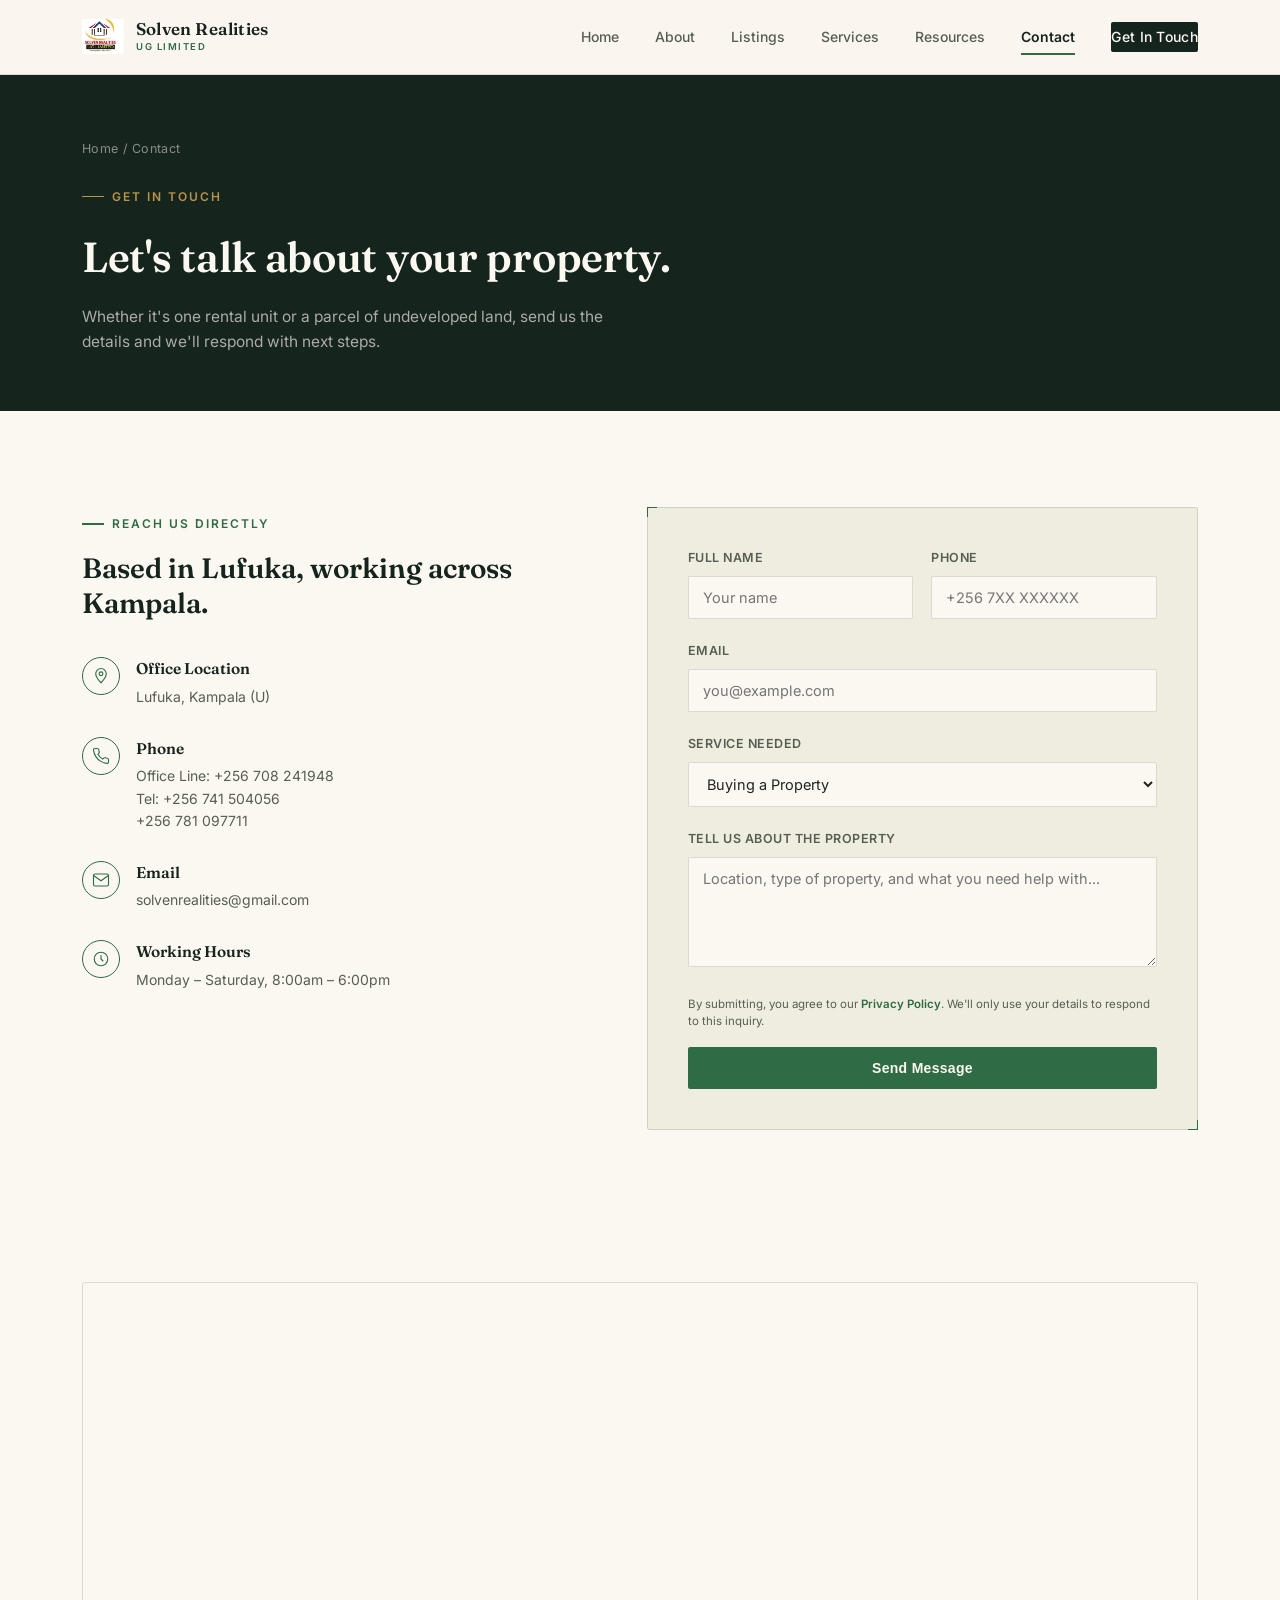
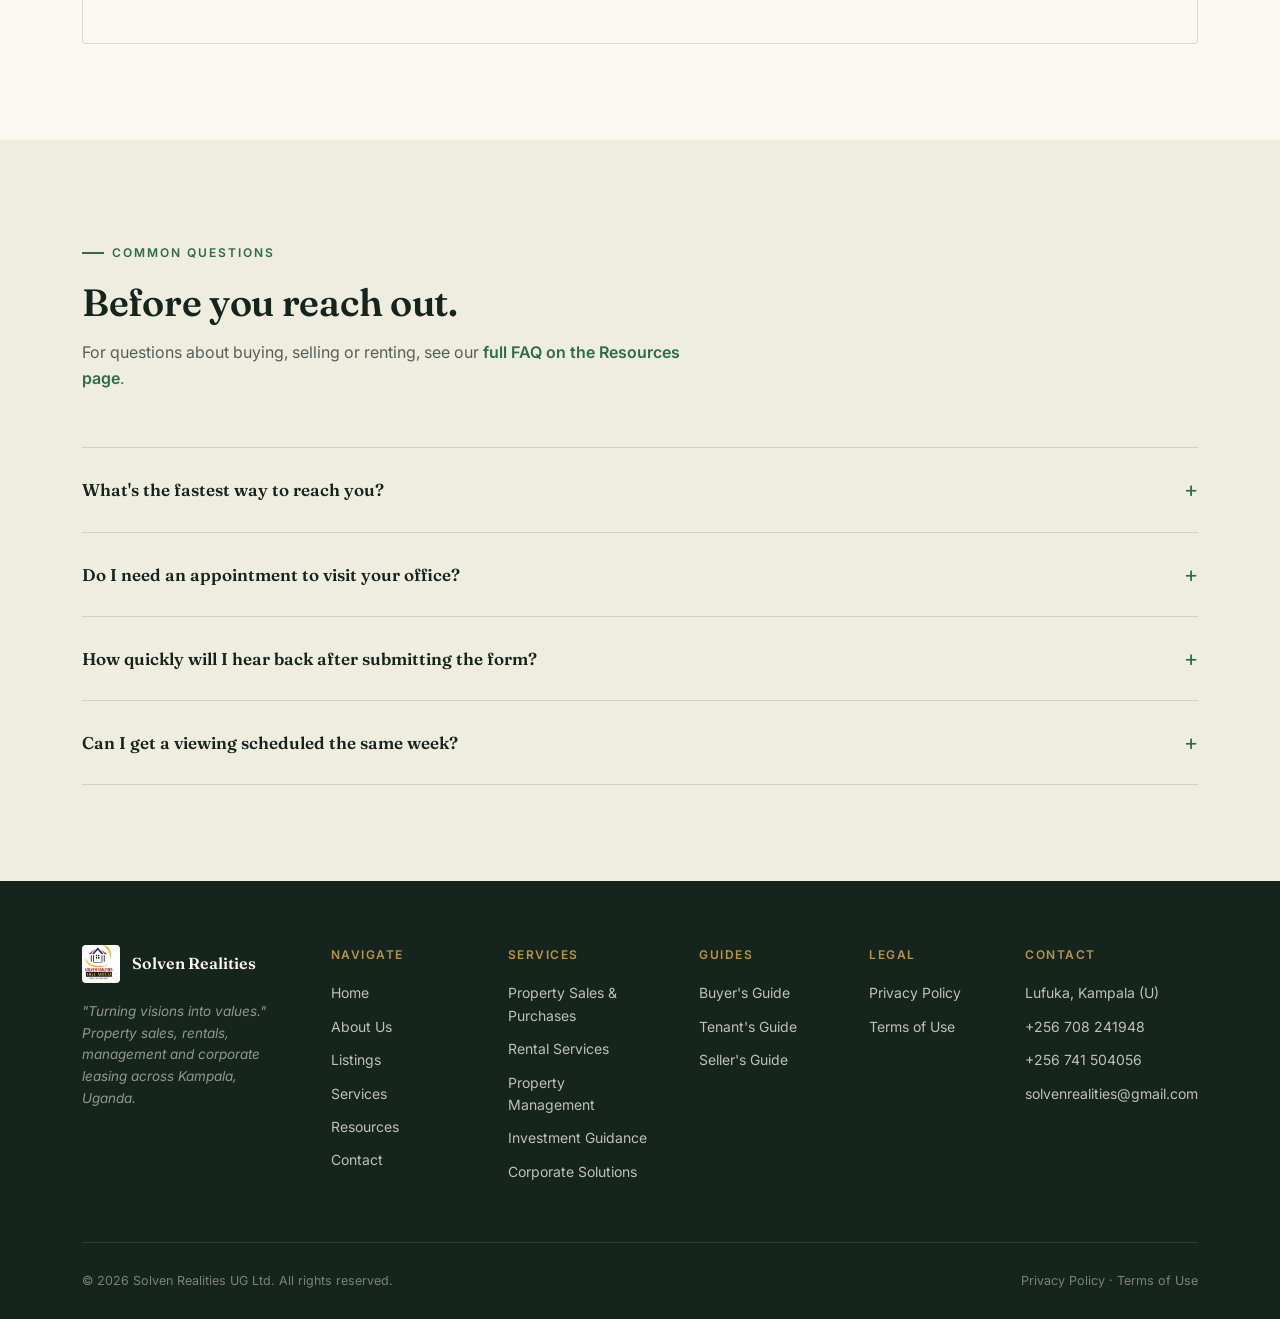
==== contact.html @ 7fe572ba "Add files via upload" ====
<!DOCTYPE html>
<html lang="en">
<head>
<meta charset="UTF-8">
<meta name="viewport" content="width=device-width, initial-scale=1.0">
<title>Contact — Solven Realities UG Ltd.</title>
<meta name="description" content="Get in touch with Solven Realities UG Ltd. for property management, land security, rent collection and site inspections in Kampala, Uganda.">
<link rel="stylesheet" href="css/style.css">
</head>
<body>

<!-- ===== HEADER ===== -->
<header class="site-header">
  <div class="nav-inner">
    <a href="index.html" class="brand">
      <img src="images/logo_raw.jpg" alt="Solven Realities logo">
      <div class="brand-text">
        <div class="name">Solven Realities</div>
        <div class="sub">UG Limited</div>
      </div>
    </a>
    <nav class="nav-links">
      <a href="index.html">Home</a>
      <a href="about.html">About</a>
      <a href="listings.html">Listings</a>
      <a href="services.html">Services</a>
      <a href="resources.html">Resources</a>
      <a href="contact.html" class="active">Contact</a>
      <a href="contact.html" class="nav-cta">Get In Touch</a>
    </nav>
    <button class="nav-toggle" aria-label="Menu"><span></span><span></span><span></span></button>
  </div>
</header>

<!-- ===== PAGE HEADER ===== -->
<section class="page-header">
  <div class="wrap">
    <div class="breadcrumb"><a href="index.html">Home</a> / Contact</div>
    <div class="eyebrow">Get In Touch</div>
    <h1>Let's talk about your property.</h1>
    <p>Whether it's one rental unit or a parcel of undeveloped land, send us the details and we'll respond with next steps.</p>
  </div>
</section>

<!-- ===== CONTACT GRID ===== -->
<section>
  <div class="wrap contact-grid">

    <div>
      <div class="eyebrow">Reach Us Directly</div>
      <h2 style="font-family: var(--serif); font-size: 28px; font-weight: 600; color: var(--charcoal); line-height: 1.25;">Based in Lufuka, working across Kampala.</h2>

      <div class="contact-info-list">
        <div class="contact-info-item">
          <div class="ci-icon">
            <svg width="18" height="18" viewBox="0 0 24 24" fill="none" stroke="currentColor" stroke-width="1.5"><path d="M12 21s-7-7.2-7-12a7 7 0 0114 0c0 4.8-7 12-7 12z"/><circle cx="12" cy="9" r="2.5"/></svg>
          </div>
          <div>
            <h4>Office Location</h4>
            <p>Lufuka, Kampala (U)</p>
          </div>
        </div>
        <div class="contact-info-item">
          <div class="ci-icon">
            <svg width="18" height="18" viewBox="0 0 24 24" fill="none" stroke="currentColor" stroke-width="1.5"><path d="M22 16.9v3a2 2 0 01-2.2 2 19.8 19.8 0 01-8.6-3.1 19.5 19.5 0 01-6-6A19.8 19.8 0 012 4.2 2 2 0 014 2h3a2 2 0 012 1.7c.1.9.3 1.8.6 2.7a2 2 0 01-.5 2.1L7.9 9.7a16 16 0 006.4 6.4l1.2-1.2a2 2 0 012.1-.5c.9.3 1.8.5 2.7.6a2 2 0 011.7 2z"/></svg>
          </div>
          <div>
            <h4>Phone</h4>
            <p><a href="tel:+256708241948">Office Line: +256 708 241948</a></p>
            <p><a href="tel:+256741504056">Tel: +256 741 504056</a></p>
            <p><a href="tel:+256781097711">+256 781 097711</a></p>
          </div>
        </div>
        <div class="contact-info-item">
          <div class="ci-icon">
            <svg width="18" height="18" viewBox="0 0 24 24" fill="none" stroke="currentColor" stroke-width="1.5"><rect x="2" y="4" width="20" height="16" rx="2"/><path d="M2 6l10 7 10-7"/></svg>
          </div>
          <div>
            <h4>Email</h4>
            <p><a href="mailto:solvenrealities@gmail.com">solvenrealities@gmail.com</a></p>
          </div>
        </div>
        <div class="contact-info-item">
          <div class="ci-icon">
            <svg width="18" height="18" viewBox="0 0 24 24" fill="none" stroke="currentColor" stroke-width="1.5"><circle cx="12" cy="12" r="9"/><path d="M12 7v5l3 3"/></svg>
          </div>
          <div>
            <h4>Working Hours</h4>
            <p>Monday – Saturday, 8:00am – 6:00pm</p>
          </div>
        </div>
      </div>
    </div>

    <div class="form-card corner-mark">
      <form action="https://formsubmit.co/solvenrealities@gmail.com" method="POST">
        <!-- Spam protection: honeypot field, hidden from real users, bots fill it in -->
        <input type="text" name="_honey" style="display:none" tabindex="-1" autocomplete="off">
        <!-- Disable formsubmit's captcha page, send people straight to a friendly confirmation instead -->
        <input type="hidden" name="_captcha" value="false">
        <input type="hidden" name="_subject" value="New inquiry from Solven Realities website">
        <input type="hidden" name="_template" value="table">
        <div class="form-two">
          <div class="form-row">
            <label for="fname">Full Name</label>
            <input type="text" id="fname" name="name" placeholder="Your name" required>
          </div>
          <div class="form-row">
            <label for="fphone">Phone</label>
            <input type="tel" id="fphone" name="phone" placeholder="+256 7XX XXXXXX" required>
          </div>
        </div>
        <div class="form-row">
          <label for="femail">Email</label>
          <input type="email" id="femail" name="email" placeholder="you@example.com" required>
        </div>
        <div class="form-row">
          <label for="fservice">Service Needed</label>
          <select id="fservice" name="service">
            <option>Buying a Property</option>
            <option>Selling a Property</option>
            <option>Renting / Finding a Rental</option>
            <option>Listing My Rental Property</option>
            <option>Property Management</option>
            <option>Investment Guidance</option>
            <option>Corporate / Commercial Space</option>
            <option>Not sure yet</option>
          </select>
        </div>
        <div class="form-row">
          <label for="fmessage">Tell Us About The Property</label>
          <textarea id="fmessage" name="message" placeholder="Location, type of property, and what you need help with..." required></textarea>
        </div>
        <p style="font-size: 11.5px; color: var(--ink-soft); margin-bottom: 16px; line-height: 1.5;">By submitting, you agree to our <a href="privacy-policy.html" style="color: var(--clay); font-weight: 600;">Privacy Policy</a>. We'll only use your details to respond to this inquiry.</p>
        <button type="submit" class="btn btn-primary" style="width: 100%; justify-content: center; border: none; cursor: pointer;">Send Message</button>
      </form>
    </div>

  </div>
</section>

<!-- ===== MAP ===== -->
<section style="padding-top: 0;">
  <div class="wrap">
    <div class="map-frame">
      <iframe src="https://www.google.com/maps?q=Lufuka,Kampala,Uganda&output=embed" loading="lazy" allowfullscreen></iframe>
    </div>
  </div>
</section>

<!-- ===== FAQ ===== -->
<section class="section-dim">
  <div class="wrap">
    <div class="section-head">
      <div class="eyebrow">Common Questions</div>
      <h2>Before you reach out.</h2>
      <p>For questions about buying, selling or renting, see our <a href="resources.html" style="color: var(--clay); font-weight: 600;">full FAQ on the Resources page</a>.</p>
    </div>
    <div>
      <details class="faq-item">
        <summary>What's the fastest way to reach you?</summary>
        <p>Phone or WhatsApp during working hours gets the quickest response. For detailed inquiries, the form above works well too.</p>
      </details>
      <details class="faq-item">
        <summary>Do I need an appointment to visit your office?</summary>
        <p>Walk-ins are welcome during working hours, but calling ahead means someone is available to help you right away.</p>
      </details>
      <details class="faq-item">
        <summary>How quickly will I hear back after submitting the form?</summary>
        <p>Most inquiries are responded to within one business day.</p>
      </details>
      <details class="faq-item">
        <summary>Can I get a viewing scheduled the same week?</summary>
        <p>In most cases, yes — once we know what you're looking for, we can usually arrange a viewing within a few days.</p>
      </details>
    </div>

  </div>
</section>

<!-- ===== FOOTER ===== -->
<footer class="site-footer">
  <div class="wrap">
    <div class="footer-grid">
      <div class="footer-col">
        <div class="footer-brand">
          <img src="images/logo_raw.jpg" alt="Solven Realities logo">
          <div class="name">Solven Realities</div>
        </div>
        <p class="tagline-foot">"Turning visions into values." Property sales, rentals, management and corporate leasing across Kampala, Uganda.</p>
      </div>
      <div class="footer-col">
        <h5>Navigate</h5>
        <ul>
          <li><a href="index.html">Home</a></li>
          <li><a href="about.html">About Us</a></li>
          <li><a href="listings.html">Listings</a></li>
          <li><a href="services.html">Services</a></li>
          <li><a href="resources.html">Resources</a></li>
          <li><a href="contact.html">Contact</a></li>
        </ul>
      </div>
      <div class="footer-col">
        <h5>Services</h5>
        <ul>
          <li><a href="services.html">Property Sales &amp; Purchases</a></li>
          <li><a href="services.html">Rental Services</a></li>
          <li><a href="services.html">Property Management</a></li>
          <li><a href="services.html">Investment Guidance</a></li>
          <li><a href="services.html">Corporate Solutions</a></li>
        </ul>
      </div>
      <div class="footer-col">
        <h5>Guides</h5>
        <ul>
          <li><a href="buyers-guide.html">Buyer's Guide</a></li>
          <li><a href="tenants-guide.html">Tenant's Guide</a></li>
          <li><a href="sellers-guide.html">Seller's Guide</a></li>
        </ul>
      </div>
      <div class="footer-col">
        <h5>Legal</h5>
        <ul>
          <li><a href="privacy-policy.html">Privacy Policy</a></li>
          <li><a href="terms-of-use.html">Terms of Use</a></li>
        </ul>
      </div>
      <div class="footer-col">
        <h5>Contact</h5>
        <ul>
          <li>Lufuka, Kampala (U)</li>
          <li>+256 708 241948</li>
          <li>+256 741 504056</li>
          <li>solvenrealities@gmail.com</li>
        </ul>
      </div>
    </div>
    <div class="footer-bottom">
      <span>© 2026 Solven Realities UG Ltd. All rights reserved.</span>
      <span><a href="privacy-policy.html">Privacy Policy</a> · <a href="terms-of-use.html">Terms of Use</a></span>
    </div>
  </div>
</footer>

<script src="js/nav.js"></script>
</body>
</html>
---- css/style.css ----
/* ============================================
   SOLVEN REALITIES UG LTD — SITE STYLES
   Design language: Kampala's red laterite earth,
   surveyor plot-lines, warm equatorial light.
   ============================================ */

@import url('https://fonts.googleapis.com/css2?family=Fraunces:opsz,wght@9..144,400;9..144,500;9..144,600;9..144,700&family=Inter:wght@400;500;600;700&display=swap');

:root {
  --clay: #2F6B45;
  --clay-dark: #1F4E32;
  --clay-light: #5C9A72;
  --charcoal: #15241C;
  --charcoal-soft: #1E3327;
  --paper: #FAF8F0;
  --paper-dim: #EFEDE0;
  --gold: #B8934A;
  --ink: #20251F;
  --ink-soft: #565F53;
  --line: rgba(21,36,28,0.14);

  --serif: 'Fraunces', serif;
  --sans: 'Inter', sans-serif;
}

* { margin: 0; padding: 0; box-sizing: border-box; }

html { scroll-behavior: smooth; }

body {
  font-family: var(--sans);
  background: var(--paper);
  color: var(--ink);
  line-height: 1.6;
  -webkit-font-smoothing: antialiased;
}

img { max-width: 100%; display: block; }
a { color: inherit; text-decoration: none; }
ul { list-style: none; }

.wrap {
  max-width: 1180px;
  margin: 0 auto;
  padding: 0 32px;
}

/* ===== Plot-line signature motif ===== */
.plotline {
  border: none;
  border-top: 1.5px dashed rgba(26,36,32,0.25);
  margin: 0;
}

.plotline-gold {
  border: none;
  border-top: 1.5px dashed rgba(201,154,77,0.6);
  margin: 0;
}

.corner-mark {
  position: relative;
}
.corner-mark::before,
.corner-mark::after {
  content: '';
  position: absolute;
  width: 9px;
  height: 9px;
  border: 1.5px solid var(--clay);
}
.corner-mark::before { top: -1px; left: -1px; border-right: none; border-bottom: none; }
.corner-mark::after { bottom: -1px; right: -1px; border-left: none; border-top: none; }

/* ===== Header / Nav ===== */
.site-header {
  position: sticky;
  top: 0;
  z-index: 100;
  background: rgba(250,246,239,0.92);
  backdrop-filter: blur(10px);
  border-bottom: 1px solid var(--line);
}

.nav-inner {
  max-width: 1180px;
  margin: 0 auto;
  padding: 16px 32px;
  display: flex;
  align-items: center;
  justify-content: space-between;
}

.brand {
  display: flex;
  align-items: center;
  gap: 12px;
}

.brand img {
  width: 42px;
  height: 42px;
  object-fit: contain;
  border-radius: 4px;
}

.brand-text .name {
  font-family: var(--serif);
  font-weight: 600;
  font-size: 17px;
  color: var(--charcoal);
  letter-spacing: 0.2px;
  line-height: 1.1;
}

.brand-text .sub {
  font-size: 9.5px;
  letter-spacing: 1.5px;
  color: var(--clay);
  font-weight: 600;
  text-transform: uppercase;
}

.nav-links {
  display: flex;
  align-items: center;
  gap: 36px;
}

.nav-links a {
  font-size: 14px;
  font-weight: 500;
  color: var(--ink-soft);
  position: relative;
  padding: 4px 0;
  transition: color 0.2s ease;
}

.nav-links a:hover { color: var(--clay); }

.nav-links a.active {
  color: var(--charcoal);
  font-weight: 600;
}

.nav-links a.active::after {
  content: '';
  position: absolute;
  left: 0; right: 0; bottom: -3px;
  height: 2px;
  background: var(--clay);
}

.nav-cta {
  background: var(--charcoal);
  color: var(--paper) !important;
  padding: 10px 20px;
  border-radius: 2px;
  font-size: 13.5px;
  font-weight: 600;
  letter-spacing: 0.3px;
  transition: background 0.2s ease;
}
.nav-cta:hover { background: var(--clay); }

.nav-toggle {
  display: none;
  flex-direction: column;
  gap: 5px;
  background: none;
  border: none;
  cursor: pointer;
  padding: 6px;
}
.nav-toggle span {
  width: 22px;
  height: 2px;
  background: var(--charcoal);
}

/* ===== Buttons ===== */
.btn {
  display: inline-flex;
  align-items: center;
  gap: 8px;
  padding: 13px 26px;
  font-size: 14px;
  font-weight: 600;
  letter-spacing: 0.3px;
  border-radius: 2px;
  transition: all 0.2s ease;
  cursor: pointer;
  border: 1.5px solid transparent;
}

.btn-primary {
  background: var(--clay);
  color: var(--paper);
}
.btn-primary:hover { background: var(--clay-dark); }

.btn-outline {
  border-color: var(--charcoal);
  color: var(--charcoal);
}
.btn-outline:hover { background: var(--charcoal); color: var(--paper); }

.btn-outline-light {
  border-color: rgba(250,246,239,0.5);
  color: var(--paper);
}
.btn-outline-light:hover { background: var(--paper); color: var(--charcoal); }

/* ===== Eyebrow labels ===== */
.eyebrow {
  display: inline-flex;
  align-items: center;
  gap: 8px;
  font-size: 12px;
  font-weight: 600;
  letter-spacing: 2px;
  text-transform: uppercase;
  color: var(--clay);
  margin-bottom: 18px;
}
.eyebrow::before {
  content: '';
  width: 22px;
  height: 1.5px;
  background: var(--clay);
}

/* ===== Hero ===== */
.hero {
  position: relative;
  padding: 88px 0 100px;
  overflow: hidden;
}

.hero-grid {
  display: grid;
  grid-template-columns: 1.05fr 0.95fr;
  gap: 64px;
  align-items: center;
}

.hero h1 {
  font-family: var(--serif);
  font-size: 54px;
  font-weight: 600;
  line-height: 1.08;
  color: var(--charcoal);
  letter-spacing: -0.5px;
  margin-bottom: 24px;
}

.hero h1 em {
  font-style: italic;
  color: var(--clay);
  font-weight: 500;
}

.hero p.lede {
  font-size: 17px;
  color: var(--ink-soft);
  max-width: 480px;
  margin-bottom: 36px;
}

.hero-actions {
  display: flex;
  gap: 14px;
  margin-bottom: 44px;
}

.hero-stats {
  display: flex;
  gap: 40px;
}

.hero-stats .stat-num {
  font-family: var(--serif);
  font-size: 30px;
  font-weight: 600;
  color: var(--charcoal);
  line-height: 1;
}

.hero-stats .stat-label {
  font-size: 12px;
  color: var(--ink-soft);
  margin-top: 6px;
  letter-spacing: 0.3px;
}

.hero-visual {
  position: relative;
}

.hero-visual .frame-main {
  position: relative;
  border-radius: 3px;
  overflow: hidden;
  aspect-ratio: 4/3.1;
}

.hero-visual .frame-main img {
  width: 100%;
  height: 100%;
  object-fit: cover;
}

.hero-visual .frame-tag {
  position: absolute;
  bottom: 18px;
  left: 18px;
  background: rgba(26,36,32,0.85);
  backdrop-filter: blur(6px);
  color: var(--paper);
  padding: 9px 16px;
  font-size: 12px;
  font-weight: 600;
  letter-spacing: 0.5px;
  border-left: 2px solid var(--gold);
}

.hero-visual .plot-pin {
  position: absolute;
  width: 130px;
  height: 130px;
  border: 1.5px dashed rgba(250,246,239,0.85);
  top: 14%;
  right: 8%;
  pointer-events: none;
}

/* ===== Section scaffolding ===== */
section { padding: 96px 0; }

.section-head {
  max-width: 600px;
  margin-bottom: 56px;
}

.section-head.center {
  margin-left: auto;
  margin-right: auto;
  text-align: center;
}

.section-head h2 {
  font-family: var(--serif);
  font-size: 38px;
  font-weight: 600;
  color: var(--charcoal);
  line-height: 1.15;
  letter-spacing: -0.3px;
}

.section-head p {
  margin-top: 16px;
  color: var(--ink-soft);
  font-size: 16px;
}

.section-dark {
  background: var(--charcoal);
  color: var(--paper);
}
.section-dark .section-head h2 { color: var(--paper); }
.section-dark .section-head p { color: rgba(250,246,239,0.65); }

.section-dim { background: var(--paper-dim); }

/* ===== Services grid ===== */
.services-grid {
  display: grid;
  grid-template-columns: repeat(5, 1fr);
  border-top: 1px solid var(--line);
  border-left: 1px solid var(--line);
}

.service-cell {
  border-right: 1px solid var(--line);
  border-bottom: 1px solid var(--line);
  padding: 28px 22px;
  transition: background 0.25s ease;
}

.service-cell:hover { background: var(--paper-dim); }

.service-cell .num {
  font-family: var(--serif);
  font-size: 12px;
  color: var(--clay);
  font-weight: 600;
  margin-bottom: 16px;
}

.service-cell h3 {
  font-family: var(--serif);
  font-size: 16.5px;
  font-weight: 600;
  color: var(--charcoal);
  margin-bottom: 8px;
  line-height: 1.3;
}

.service-cell p {
  font-size: 13px;
  color: var(--ink-soft);
  line-height: 1.55;
}

/* ===== Portfolio / property cards ===== */
.portfolio-grid {
  display: grid;
  grid-template-columns: repeat(3, 1fr);
  gap: 28px;
}

.portfolio-grid.featured {
  grid-template-columns: 1.4fr 1fr;
  grid-template-rows: auto auto;
}

.pf-card {
  position: relative;
  border-radius: 3px;
  overflow: hidden;
  background: var(--charcoal);
}

.pf-card .pf-img-wrap {
  aspect-ratio: 4/3;
  overflow: hidden;
}

.pf-card.tall .pf-img-wrap { aspect-ratio: 4/4.6; }

.pf-card img {
  width: 100%;
  height: 100%;
  object-fit: cover;
  transition: transform 0.5s ease;
}

.pf-card:hover img { transform: scale(1.05); }

.pf-card .pf-caption {
  position: absolute;
  bottom: 0; left: 0; right: 0;
  padding: 22px 22px 18px;
  background: linear-gradient(0deg, rgba(13,17,15,0.88) 0%, rgba(13,17,15,0) 100%);
}

.pf-card .pf-tag {
  font-size: 10.5px;
  font-weight: 600;
  letter-spacing: 1.5px;
  text-transform: uppercase;
  color: var(--gold);
  margin-bottom: 6px;
  display: block;
}

.pf-card .pf-title {
  font-family: var(--serif);
  font-size: 19px;
  font-weight: 600;
  color: var(--paper);
}

/* ===== Stats / Trust strip ===== */
.trust-strip {
  display: grid;
  grid-template-columns: repeat(4, 1fr);
  border-top: 1px solid rgba(250,246,239,0.15);
  border-bottom: 1px solid rgba(250,246,239,0.15);
}

.trust-item {
  padding: 32px 24px;
  border-right: 1px solid rgba(250,246,239,0.15);
}
.trust-item:last-child { border-right: none; }

.trust-item .t-icon {
  width: 30px;
  height: 30px;
  margin-bottom: 16px;
  color: var(--gold);
}

.trust-item h4 {
  font-family: var(--serif);
  font-size: 15.5px;
  font-weight: 600;
  margin-bottom: 6px;
}

.trust-item p {
  font-size: 12.5px;
  color: rgba(250,246,239,0.6);
}

/* ===== Process / timeline ===== */
.process-list {
  display: flex;
  flex-direction: column;
}

.process-item {
  display: grid;
  grid-template-columns: 90px 1fr;
  gap: 28px;
  padding: 32px 0;
  border-top: 1px solid var(--line);
}
.process-item:last-child { border-bottom: 1px solid var(--line); }

.process-item .p-num {
  font-family: var(--serif);
  font-size: 15px;
  color: var(--clay);
  font-weight: 600;
  padding-top: 2px;
}

.process-item h3 {
  font-family: var(--serif);
  font-size: 20px;
  font-weight: 600;
  color: var(--charcoal);
  margin-bottom: 8px;
}

.process-item p {
  color: var(--ink-soft);
  font-size: 14.5px;
  max-width: 540px;
}

/* ===== Testimonial / quote ===== */
.quote-block {
  max-width: 720px;
  margin: 0 auto;
  text-align: center;
}

.quote-block blockquote {
  font-family: var(--serif);
  font-size: 26px;
  font-weight: 500;
  font-style: italic;
  line-height: 1.45;
  color: var(--charcoal);
}

.quote-block cite {
  display: block;
  margin-top: 24px;
  font-style: normal;
  font-size: 13.5px;
  font-weight: 600;
  color: var(--ink-soft);
  letter-spacing: 0.3px;
}

/* ===== CTA band ===== */
.cta-band {
  background: var(--clay);
  color: var(--paper);
  text-align: center;
  padding: 80px 0;
}

.cta-band h2 {
  font-family: var(--serif);
  font-size: 36px;
  font-weight: 600;
  margin-bottom: 18px;
}

.cta-band p {
  font-size: 16px;
  opacity: 0.9;
  margin-bottom: 32px;
}

.cta-band .hero-actions { justify-content: center; }

/* ===== Footer ===== */
.site-footer {
  background: var(--charcoal);
  color: rgba(250,246,239,0.75);
  padding: 64px 0 28px;
}

.footer-grid {
  display: grid;
  grid-template-columns: 1.4fr 0.9fr 1fr 0.85fr 0.75fr 1fr;
  gap: 48px;
  padding-bottom: 48px;
}

.footer-brand {
  display: flex;
  align-items: center;
  gap: 12px;
  margin-bottom: 18px;
}
.footer-brand img {
  width: 38px;
  height: 38px;
  border-radius: 4px;
}
.footer-brand .name {
  font-family: var(--serif);
  font-size: 16px;
  font-weight: 600;
  color: var(--paper);
}

.footer-col h5 {
  font-size: 12px;
  font-weight: 600;
  letter-spacing: 1.5px;
  text-transform: uppercase;
  color: var(--gold);
  margin-bottom: 18px;
}

.footer-col ul li { margin-bottom: 11px; font-size: 14px; }
.footer-col ul li a:hover { color: var(--paper); }

.footer-col p.tagline-foot {
  font-size: 13.5px;
  font-style: italic;
  color: rgba(250,246,239,0.55);
  max-width: 280px;
  line-height: 1.6;
}

.footer-bottom {
  display: flex;
  justify-content: space-between;
  align-items: center;
  padding-top: 28px;
  border-top: 1px solid rgba(250,246,239,0.12);
  font-size: 12.5px;
  color: rgba(250,246,239,0.45);
}

/* ===== Page header (interior pages) ===== */
.page-header {
  background: var(--charcoal);
  color: var(--paper);
  padding: 64px 0 56px;
  position: relative;
  overflow: hidden;
}

.page-header .eyebrow { color: var(--gold); }
.page-header .eyebrow::before { background: var(--gold); }

.page-header h1 {
  font-family: var(--serif);
  font-size: 42px;
  font-weight: 600;
  letter-spacing: -0.3px;
}

.page-header p {
  margin-top: 14px;
  max-width: 540px;
  color: rgba(250,246,239,0.65);
  font-size: 15.5px;
}

.breadcrumb {
  font-size: 12.5px;
  color: rgba(250,246,239,0.5);
  margin-bottom: 20px;
  letter-spacing: 0.3px;
}
.breadcrumb a:hover { color: var(--gold); }

/* ===== About page specifics ===== */
.about-grid {
  display: grid;
  grid-template-columns: 1fr 1fr;
  gap: 64px;
  align-items: center;
}

.about-grid img {
  border-radius: 3px;
  aspect-ratio: 4/4.6;
  object-fit: cover;
}

.value-list {
  display: flex;
  flex-direction: column;
  gap: 0;
}

.value-row {
  display: grid;
  grid-template-columns: 50px 1fr;
  gap: 20px;
  padding: 26px 0;
  border-top: 1px solid var(--line);
}
.value-row:last-child { border-bottom: 1px solid var(--line); }

.value-row .v-mark {
  font-family: var(--serif);
  font-style: italic;
  font-size: 22px;
  color: var(--clay);
}

.value-row h4 {
  font-family: var(--serif);
  font-size: 17px;
  font-weight: 600;
  color: var(--charcoal);
  margin-bottom: 6px;
}

.value-row p { font-size: 14px; color: var(--ink-soft); }

/* ===== Team / leadership ===== */
.team-grid {
  display: grid;
  grid-template-columns: repeat(3, 1fr);
  gap: 32px;
}

.team-card .t-photo {
  aspect-ratio: 3/3.4;
  background: var(--paper-dim);
  border-radius: 3px;
  margin-bottom: 16px;
  display: flex;
  align-items: center;
  justify-content: center;
  color: var(--clay);
  font-family: var(--serif);
  font-size: 40px;
  font-weight: 600;
}

.team-card h4 {
  font-family: var(--serif);
  font-size: 17px;
  font-weight: 600;
  color: var(--charcoal);
}

.team-card .role {
  font-size: 12.5px;
  color: var(--clay);
  font-weight: 600;
  letter-spacing: 0.3px;
  margin-top: 3px;
  margin-bottom: 10px;
}

.team-card p.bio { font-size: 13.5px; color: var(--ink-soft); }

/* ===== Contact page ===== */
.contact-grid {
  display: grid;
  grid-template-columns: 1fr 1.1fr;
  gap: 64px;
}

.contact-info-list {
  display: flex;
  flex-direction: column;
  gap: 28px;
  margin-top: 36px;
}

.contact-info-item {
  display: flex;
  gap: 16px;
}

.contact-info-item .ci-icon {
  width: 38px;
  height: 38px;
  border: 1.5px solid var(--clay);
  border-radius: 50%;
  display: flex;
  align-items: center;
  justify-content: center;
  flex-shrink: 0;
  color: var(--clay);
}

.contact-info-item h4 {
  font-family: var(--serif);
  font-size: 15.5px;
  font-weight: 600;
  color: var(--charcoal);
  margin-bottom: 4px;
}

.contact-info-item p { font-size: 14px; color: var(--ink-soft); }
.contact-info-item a:hover { color: var(--clay); }

.form-card {
  background: var(--paper-dim);
  border: 1px solid var(--line);
  padding: 40px;
  border-radius: 3px;
}

.form-row { margin-bottom: 22px; }
.form-row label {
  display: block;
  font-size: 12.5px;
  font-weight: 600;
  letter-spacing: 0.5px;
  text-transform: uppercase;
  color: var(--ink-soft);
  margin-bottom: 8px;
}

.form-row input,
.form-row select,
.form-row textarea {
  width: 100%;
  padding: 12px 14px;
  border: 1.5px solid var(--line);
  background: var(--paper);
  font-family: var(--sans);
  font-size: 14.5px;
  color: var(--ink);
  border-radius: 2px;
  transition: border-color 0.2s ease;
}

.form-row input:focus,
.form-row select:focus,
.form-row textarea:focus {
  outline: none;
  border-color: var(--clay);
}

.form-row textarea { resize: vertical; min-height: 110px; }

.form-two {
  display: grid;
  grid-template-columns: 1fr 1fr;
  gap: 18px;
}

.map-frame {
  margin-top: 56px;
  border-radius: 3px;
  overflow: hidden;
  border: 1px solid var(--line);
}
.map-frame iframe { width: 100%; height: 360px; border: 0; display: block; }

/* ===== FAQ ===== */
.faq-item {
  border-top: 1px solid var(--line);
  padding: 24px 0;
}
.faq-item:last-child { border-bottom: 1px solid var(--line); }

.faq-item summary {
  font-family: var(--serif);
  font-size: 17px;
  font-weight: 600;
  color: var(--charcoal);
  cursor: pointer;
  list-style: none;
  display: flex;
  justify-content: space-between;
  align-items: center;
}
.faq-item summary::-webkit-details-marker { display: none; }
.faq-item summary::after {
  content: '+';
  font-family: var(--sans);
  font-size: 22px;
  color: var(--clay);
  font-weight: 400;
  flex-shrink: 0;
  margin-left: 20px;
}
.faq-item[open] summary::after { content: '–'; }

.faq-item p {
  margin-top: 14px;
  font-size: 14.5px;
  color: var(--ink-soft);
  max-width: 640px;
}

/* ===== Service detail page ===== */
.service-detail-grid {
  display: grid;
  grid-template-columns: repeat(2, 1fr);
  gap: 1px;
  background: var(--line);
  border: 1px solid var(--line);
}

.service-detail-item {
  background: var(--paper);
  padding: 40px;
}

.service-detail-item .sd-icon {
  width: 44px;
  height: 44px;
  color: var(--clay);
  margin-bottom: 20px;
}

.service-detail-item h3 {
  font-family: var(--serif);
  font-size: 21px;
  font-weight: 600;
  color: var(--charcoal);
  margin-bottom: 10px;
}

.service-detail-item p {
  font-size: 14.5px;
  color: var(--ink-soft);
  margin-bottom: 16px;
}

.service-detail-item ul li {
  font-size: 13.5px;
  color: var(--ink-soft);
  padding-left: 18px;
  position: relative;
  margin-bottom: 8px;
}
.service-detail-item ul li::before {
  content: '';
  position: absolute;
  left: 0; top: 8px;
  width: 6px; height: 1.5px;
  background: var(--clay);
}

/* ===== Listings: Filter Bar ===== */
.filter-bar {
  background: var(--paper);
  border: 1.5px solid var(--charcoal);
  padding: 24px;
  display: grid;
  grid-template-columns: 1.3fr 1fr 1fr 1fr auto;
  gap: 16px;
  align-items: end;
  margin-bottom: 48px;
}

.filter-field label {
  display: block;
  font-size: 11px;
  font-weight: 600;
  letter-spacing: 0.8px;
  text-transform: uppercase;
  color: var(--ink-soft);
  margin-bottom: 8px;
}

.filter-field select,
.filter-field input {
  width: 100%;
  padding: 11px 12px;
  border: 1.5px solid var(--line);
  background: var(--paper-dim);
  font-family: var(--sans);
  font-size: 14px;
  color: var(--ink);
  border-radius: 2px;
}

.filter-field select:focus,
.filter-field input:focus {
  outline: none;
  border-color: var(--clay);
}

.filter-bar .btn {
  height: 44px;
  border: none;
  cursor: pointer;
  justify-content: center;
}

/* ===== Listings: Result count + sort ===== */
.listings-toolbar {
  display: flex;
  justify-content: space-between;
  align-items: center;
  margin-bottom: 28px;
  padding-bottom: 18px;
  border-bottom: 1px solid var(--line);
}

.listings-toolbar .result-count {
  font-size: 14px;
  color: var(--ink-soft);
}
.listings-toolbar .result-count strong { color: var(--charcoal); }

.listings-toolbar .sort-field {
  display: flex;
  align-items: center;
  gap: 10px;
  font-size: 13px;
  color: var(--ink-soft);
}
.listings-toolbar select {
  padding: 8px 10px;
  border: 1.5px solid var(--line);
  background: var(--paper);
  font-family: var(--sans);
  font-size: 13px;
  border-radius: 2px;
}

/* ===== Listing Grid & Cards ===== */
.listing-grid {
  display: grid;
  grid-template-columns: repeat(3, 1fr);
  gap: 28px;
}

.listing-card {
  background: var(--paper);
  border: 1px solid var(--line);
  transition: box-shadow 0.25s ease, transform 0.25s ease;
}
.listing-card:hover {
  box-shadow: 0 16px 32px rgba(21,36,28,0.1);
  transform: translateY(-3px);
}

.listing-card .lc-img-wrap {
  position: relative;
  aspect-ratio: 4/2.9;
  overflow: hidden;
}
.listing-card .lc-img-wrap img {
  width: 100%;
  height: 100%;
  object-fit: cover;
  transition: transform 0.5s ease;
}
.listing-card:hover .lc-img-wrap img { transform: scale(1.06); }

.status-badge {
  position: absolute;
  top: 14px;
  left: 14px;
  padding: 6px 13px;
  font-size: 10.5px;
  font-weight: 700;
  letter-spacing: 0.8px;
  text-transform: uppercase;
  border-radius: 2px;
  color: var(--paper);
}
.status-badge.for-sale { background: var(--clay); }
.status-badge.for-rent { background: var(--charcoal); }
.status-badge.sold { background: var(--ink-soft); }

.lc-price-tag {
  position: absolute;
  bottom: 14px;
  right: 14px;
  background: rgba(250,248,240,0.95);
  color: var(--charcoal);
  padding: 7px 13px;
  font-family: var(--serif);
  font-size: 15px;
  font-weight: 600;
  border-radius: 2px;
}

.listing-card .lc-body { padding: 20px; }

.listing-card .lc-type {
  font-size: 10.5px;
  font-weight: 600;
  letter-spacing: 1px;
  text-transform: uppercase;
  color: var(--clay);
  margin-bottom: 8px;
}

.listing-card h3 {
  font-family: var(--serif);
  font-size: 18px;
  font-weight: 600;
  color: var(--charcoal);
  margin-bottom: 6px;
  line-height: 1.3;
}

.listing-card .lc-location {
  font-size: 13px;
  color: var(--ink-soft);
  margin-bottom: 14px;
  display: flex;
  align-items: center;
  gap: 5px;
}

.lc-specs {
  display: flex;
  gap: 16px;
  padding-top: 14px;
  border-top: 1px solid var(--line);
}

.lc-specs span {
  font-size: 12.5px;
  color: var(--ink-soft);
  display: flex;
  align-items: center;
  gap: 5px;
}
.lc-specs span strong { color: var(--charcoal); font-weight: 600; }

/* ===== Sample data disclosure note ===== */
.sample-note {
  background: var(--paper-dim);
  border-left: 3px solid var(--gold);
  padding: 14px 18px;
  font-size: 13px;
  color: var(--ink-soft);
  margin-bottom: 40px;
}
.sample-note strong { color: var(--charcoal); }

/* ===== Resources / Blog cards ===== */
.resource-grid {
  display: grid;
  grid-template-columns: repeat(3, 1fr);
  gap: 28px;
}

.resource-card {
  background: var(--paper);
  border: 1px solid var(--line);
}

.resource-card .rc-img {
  aspect-ratio: 4/2.6;
  overflow: hidden;
}
.resource-card .rc-img img { width: 100%; height: 100%; object-fit: cover; }

.resource-card .rc-body { padding: 22px; }

.resource-card .rc-cat {
  font-size: 10.5px;
  font-weight: 600;
  letter-spacing: 1px;
  text-transform: uppercase;
  color: var(--clay);
  margin-bottom: 10px;
}

.resource-card h3 {
  font-family: var(--serif);
  font-size: 17px;
  font-weight: 600;
  color: var(--charcoal);
  margin-bottom: 10px;
  line-height: 1.35;
}

.resource-card p {
  font-size: 13.5px;
  color: var(--ink-soft);
  margin-bottom: 14px;
}

.resource-card .rc-read {
  font-size: 12.5px;
  font-weight: 600;
  color: var(--clay);
  letter-spacing: 0.3px;
}

/* ===== Client type pills (Who We Serve) ===== */
.client-grid {
  display: grid;
  grid-template-columns: repeat(4, 1fr);
  gap: 1px;
  background: var(--line);
  border: 1px solid var(--line);
}

.client-cell {
  background: var(--paper);
  padding: 26px 20px;
  text-align: center;
}

.client-cell .cc-icon {
  width: 32px;
  height: 32px;
  margin: 0 auto 14px;
  color: var(--clay);
}

.client-cell h4 {
  font-family: var(--serif);
  font-size: 14.5px;
  font-weight: 600;
  color: var(--charcoal);
  line-height: 1.3;
}

/* ===== Listings: Search Bar ===== */
.search-bar-wrap {
  margin-bottom: 16px;
}

.search-bar {
  position: relative;
  display: flex;
  align-items: center;
  background: var(--paper);
  border: 2px solid var(--charcoal);
  transition: border-color 0.2s ease;
}

.search-bar:focus-within {
  border-color: var(--clay);
}

.search-icon {
  width: 20px;
  height: 20px;
  position: absolute;
  left: 16px;
  color: var(--ink-soft);
  pointer-events: none;
  flex-shrink: 0;
}

.search-bar input {
  width: 100%;
  padding: 16px 48px 16px 48px;
  border: none;
  background: transparent;
  font-family: var(--sans);
  font-size: 15px;
  color: var(--ink);
  outline: none;
}

.search-bar input::placeholder {
  color: var(--ink-soft);
  opacity: 0.7;
}

.search-clear {
  position: absolute;
  right: 14px;
  background: var(--paper-dim);
  border: none;
  width: 28px;
  height: 28px;
  border-radius: 50%;
  font-size: 13px;
  color: var(--ink-soft);
  cursor: pointer;
  display: flex;
  align-items: center;
  justify-content: center;
  transition: background 0.2s, color 0.2s;
}

.search-clear:hover {
  background: var(--clay);
  color: var(--paper);
}

/* active search query pill shown in toolbar */
.search-query-badge {
  display: inline-flex;
  align-items: center;
  gap: 6px;
  background: var(--clay);
  color: var(--paper);
  padding: 4px 10px;
  border-radius: 20px;
  font-size: 12px;
  font-weight: 600;
  margin-left: 10px;
}

/* ===== Listings: Empty state ===== */
.listings-empty {
  text-align: center;
  padding: 80px 20px;
  color: var(--ink-soft);
}

.listings-empty svg {
  width: 48px;
  height: 48px;
  color: var(--line);
  margin: 0 auto 20px;
  display: block;
}

.listings-empty h3 {
  font-family: var(--serif);
  font-size: 22px;
  font-weight: 600;
  color: var(--charcoal);
  margin-bottom: 10px;
}

.listings-empty p {
  font-size: 14.5px;
  margin-bottom: 24px;
}

/* ===== Listing card: image count badge & zoom hint ===== */
.lc-img-count {
  position: absolute;
  top: 14px;
  right: 14px;
  background: rgba(21,36,28,0.75);
  color: var(--paper);
  font-size: 11px;
  font-weight: 600;
  padding: 5px 10px;
  border-radius: 20px;
  letter-spacing: 0.3px;
  backdrop-filter: blur(4px);
  z-index: 2;
}

.lc-zoom-hint {
  position: absolute;
  inset: 0;
  display: flex;
  align-items: center;
  justify-content: center;
  background: rgba(21,36,28,0);
  color: transparent;
  font-size: 12px;
  font-weight: 600;
  letter-spacing: 0.5px;
  transition: all 0.25s ease;
  cursor: pointer;
}

.lc-img-wrap:hover .lc-zoom-hint {
  background: rgba(21,36,28,0.35);
  color: var(--paper);
}

/* ===== Listing card: thumbnail strip ===== */
.lc-thumbs {
  display: flex;
  gap: 4px;
  padding: 6px;
  background: var(--charcoal);
  overflow-x: auto;
  scrollbar-width: none;
}
.lc-thumbs::-webkit-scrollbar { display: none; }

.lc-thumb {
  flex-shrink: 0;
  width: 56px;
  height: 42px;
  overflow: hidden;
  opacity: 0.55;
  border: 1.5px solid transparent;
  cursor: pointer;
  transition: opacity 0.2s, border-color 0.2s;
}

.lc-thumb.active,
.lc-thumb:hover {
  opacity: 1;
  border-color: var(--gold);
}

.lc-thumb img {
  width: 100%;
  height: 100%;
  object-fit: cover;
}

/* ===== Lightbox ===== */
#sr-lightbox {
  display: none;
  position: fixed;
  inset: 0;
  z-index: 9999;
  align-items: center;
  justify-content: center;
}

#sr-lightbox.lb-open { display: flex; }

.lb-overlay {
  position: absolute;
  inset: 0;
  background: rgba(10,14,12,0.93);
  cursor: pointer;
}

.lb-container {
  position: relative;
  z-index: 1;
  display: flex;
  flex-direction: column;
  align-items: center;
  max-width: 92vw;
  max-height: 92vh;
  gap: 12px;
}

.lb-img-wrap {
  position: relative;
  max-width: min(860px, 90vw);
  max-height: 70vh;
  overflow: hidden;
  border-radius: 3px;
}

.lb-main-img {
  display: block;
  max-width: 100%;
  max-height: 70vh;
  object-fit: contain;
  transition: opacity 0.2s ease;
  border-radius: 3px;
}

.lb-close {
  position: fixed;
  top: 18px;
  right: 22px;
  background: rgba(21,36,28,0.75);
  color: var(--paper);
  border: none;
  width: 40px;
  height: 40px;
  border-radius: 50%;
  font-size: 18px;
  cursor: pointer;
  display: flex;
  align-items: center;
  justify-content: center;
  backdrop-filter: blur(4px);
  transition: background 0.2s;
}
.lb-close:hover { background: var(--clay); }

.lb-prev,
.lb-next {
  position: fixed;
  top: 50%;
  transform: translateY(-50%);
  background: rgba(21,36,28,0.6);
  color: var(--paper);
  border: none;
  width: 46px;
  height: 56px;
  font-size: 28px;
  cursor: pointer;
  display: flex;
  align-items: center;
  justify-content: center;
  backdrop-filter: blur(4px);
  transition: background 0.2s;
  border-radius: 3px;
}
.lb-prev { left: 12px; }
.lb-next { right: 12px; }
.lb-prev:hover, .lb-next:hover { background: var(--clay); }

.lb-counter {
  font-size: 12.5px;
  color: rgba(250,248,240,0.6);
  font-weight: 500;
  letter-spacing: 0.5px;
}

.lb-thumbs {
  display: flex;
  gap: 6px;
  overflow-x: auto;
  max-width: min(860px, 90vw);
  padding-bottom: 4px;
  scrollbar-width: thin;
  scrollbar-color: var(--clay) transparent;
}

.lb-thumb {
  flex-shrink: 0;
  width: 68px;
  height: 50px;
  overflow: hidden;
  opacity: 0.5;
  border: 2px solid transparent;
  cursor: pointer;
  border-radius: 2px;
  transition: opacity 0.2s, border-color 0.2s;
}
.lb-thumb.lb-thumb-active,
.lb-thumb:hover {
  opacity: 1;
  border-color: var(--gold);
}
.lb-thumb img {
  width: 100%;
  height: 100%;
  object-fit: cover;
}

/* ===== Counter Section ===== */
.counter-section {
  background: var(--charcoal);
  padding: 72px 0;
}

.counter-grid {
  display: grid;
  grid-template-columns: repeat(7, 1fr);
  gap: 1px;
  background: rgba(250,248,240,0.1);
  border: 1px solid rgba(250,248,240,0.1);
}

.counter-cell {
  background: var(--charcoal);
  padding: 28px 16px;
  text-align: center;
}

.counter-cell .c-num {
  font-family: var(--serif);
  font-size: 40px;
  font-weight: 700;
  color: var(--gold);
  line-height: 1;
  margin-bottom: 10px;
}

.counter-cell .c-label {
  font-size: 11px;
  font-weight: 600;
  color: rgba(250,248,240,0.55);
  text-transform: uppercase;
  letter-spacing: 1px;
  line-height: 1.4;
}

/* ===== Quote with photo background ===== */
.quote-photo-section {
  position: relative;
  background-size: cover;
  background-position: center;
  background-attachment: fixed;
  padding: 110px 0;
}

.quote-photo-overlay {
  position: absolute;
  inset: 0;
  background: linear-gradient(135deg, rgba(15,36,28,0.82) 0%, rgba(15,36,28,0.65) 100%);
}

.quote-block-light {
  position: relative;
  z-index: 1;
}

.quote-block-light blockquote {
  color: var(--paper);
  font-size: 28px;
}

.quote-block-light cite {
  color: rgba(250,248,240,0.65);
}

/* ===== Espace-style Guide pages ===== */
.guide-intro {
  max-width: 680px;
  margin-bottom: 48px;
}

.guide-intro p {
  font-size: 16px;
  color: var(--ink-soft);
  line-height: 1.7;
  margin-bottom: 14px;
}

.guide-step-list {
  display: flex;
  flex-direction: column;
  gap: 0;
  max-width: 780px;
}

.guide-step {
  display: flex;
  gap: 20px;
  padding: 22px 0;
  border-top: 1px solid var(--line);
  align-items: flex-start;
}

.guide-step:last-child { border-bottom: 1px solid var(--line); }

.guide-step .gs-arrow {
  flex-shrink: 0;
  width: 28px;
  height: 28px;
  border: 1.5px solid var(--clay);
  border-radius: 50%;
  display: flex;
  align-items: center;
  justify-content: center;
  color: var(--clay);
  margin-top: 2px;
}

.guide-step .gs-arrow svg {
  width: 12px;
  height: 12px;
}

.guide-step p {
  font-size: 15px;
  color: var(--ink);
  line-height: 1.7;
}

.guide-step p strong {
  color: var(--charcoal);
}

/* ===== Guide hub cards on Resources page ===== */
.guide-hub {
  display: grid;
  grid-template-columns: repeat(3, 1fr);
  gap: 24px;
  margin-bottom: 64px;
}

.guide-hub-card {
  border: 1.5px solid var(--line);
  padding: 32px 28px;
  background: var(--paper);
  position: relative;
  transition: border-color 0.25s, box-shadow 0.25s;
  text-decoration: none;
  display: block;
}

.guide-hub-card:hover {
  border-color: var(--clay);
  box-shadow: 0 8px 24px rgba(21,36,28,0.08);
}

.guide-hub-card .ghc-icon {
  width: 40px;
  height: 40px;
  color: var(--clay);
  margin-bottom: 18px;
}

.guide-hub-card h3 {
  font-family: var(--serif);
  font-size: 20px;
  font-weight: 600;
  color: var(--charcoal);
  margin-bottom: 10px;
}

.guide-hub-card p {
  font-size: 13.5px;
  color: var(--ink-soft);
  line-height: 1.6;
  margin-bottom: 18px;
}

.guide-hub-card .ghc-link {
  font-size: 12.5px;
  font-weight: 600;
  color: var(--clay);
  display: flex;
  align-items: center;
  gap: 6px;
  letter-spacing: 0.3px;
}

/* ===== 404 page ===== */
.error-title {
  font-family: var(--serif);
  font-size: 48px;
  font-weight: 600;
  color: var(--charcoal);
  margin-bottom: 18px;
  line-height: 1.15;
}

/* ===== Responsive ===== */
@media (max-width: 980px) {
  .hero-grid, .about-grid, .contact-grid { grid-template-columns: 1fr; }
  .hero h1 { font-size: 38px; }
  .services-grid { grid-template-columns: repeat(2, 1fr); }
  .portfolio-grid { grid-template-columns: 1fr 1fr; }
  .portfolio-grid.featured { grid-template-columns: 1fr; }
  .trust-strip { grid-template-columns: repeat(2, 1fr); }
  .trust-item:nth-child(2) { border-right: none; }
  .team-grid { grid-template-columns: repeat(2, 1fr); }
  .footer-grid { grid-template-columns: 1fr 1fr; }
  .service-detail-grid { grid-template-columns: 1fr; }
  .filter-bar { grid-template-columns: 1fr 1fr; }
  .listing-grid { grid-template-columns: 1fr 1fr; }
  .resource-grid { grid-template-columns: 1fr 1fr; }
  .client-grid { grid-template-columns: repeat(2, 1fr); }
}

@media (max-width: 680px) {
  .wrap { padding: 0 20px; }
  .nav-links {
    display: none;
    position: absolute;
    top: 100%;
    left: 0;
    right: 0;
    background: var(--paper);
    flex-direction: column;
    align-items: flex-start;
    gap: 0;
    padding: 8px 20px 20px;
    border-bottom: 1px solid var(--line);
  }
  .nav-links.nav-open { display: flex; }
  .nav-links a { width: 100%; padding: 14px 0; border-bottom: 1px solid var(--line); }
  .nav-links a.active::after { display: none; }
  .nav-links a.nav-cta { text-align: center; margin-top: 10px; border-bottom: none; }
  .nav-toggle { display: flex; }
  .nav-inner { position: relative; }
  .hero { padding: 56px 0 64px; }
  .hero h1 { font-size: 32px; }
  .hero-stats { flex-wrap: wrap; gap: 28px; }
  section { padding: 64px 0; }
  .section-head h2 { font-size: 28px; }
  .services-grid { grid-template-columns: 1fr; }
  .portfolio-grid { grid-template-columns: 1fr; }
  .trust-strip { grid-template-columns: 1fr; }
  .trust-item { border-right: none !important; border-bottom: 1px solid rgba(250,246,239,0.15); }
  .team-grid { grid-template-columns: 1fr; }
  .footer-grid { grid-template-columns: 1fr; gap: 36px; }
  .footer-bottom { flex-direction: column; gap: 10px; text-align: center; }
  .form-two { grid-template-columns: 1fr; }
  .process-item { grid-template-columns: 1fr; gap: 8px; }
  .cta-band h2 { font-size: 26px; }
  .filter-bar { grid-template-columns: 1fr; }
  .listing-grid { grid-template-columns: 1fr; }
  .resource-grid { grid-template-columns: 1fr; }
  .client-grid { grid-template-columns: 1fr 1fr; }
  .listings-toolbar { flex-direction: column; align-items: flex-start; gap: 12px; }
  .service-detail-item[style*="span 2"] { grid-column: span 1 !important; }
  .lc-specs { flex-wrap: wrap; row-gap: 8px; }
  .filter-bar .btn { width: 100%; }
  .search-bar input { font-size: 14px; padding: 14px 44px 14px 44px; }
  .error-title { font-size: 30px; }
  section[style*="padding: 120px"] { padding: 64px 0 !important; }
  .counter-grid { grid-template-columns: repeat(2, 1fr); }
  .lb-prev { left: 4px; }
  .lb-next { right: 4px; }
  .lb-prev, .lb-next { width: 36px; height: 46px; font-size: 22px; }
  .lb-main-img { max-height: 60vh; }
  .guide-hub { grid-template-columns: 1fr; }
  .quote-photo-section { background-attachment: scroll; padding: 80px 0; }
  .quote-block-light blockquote { font-size: 21px; }
}
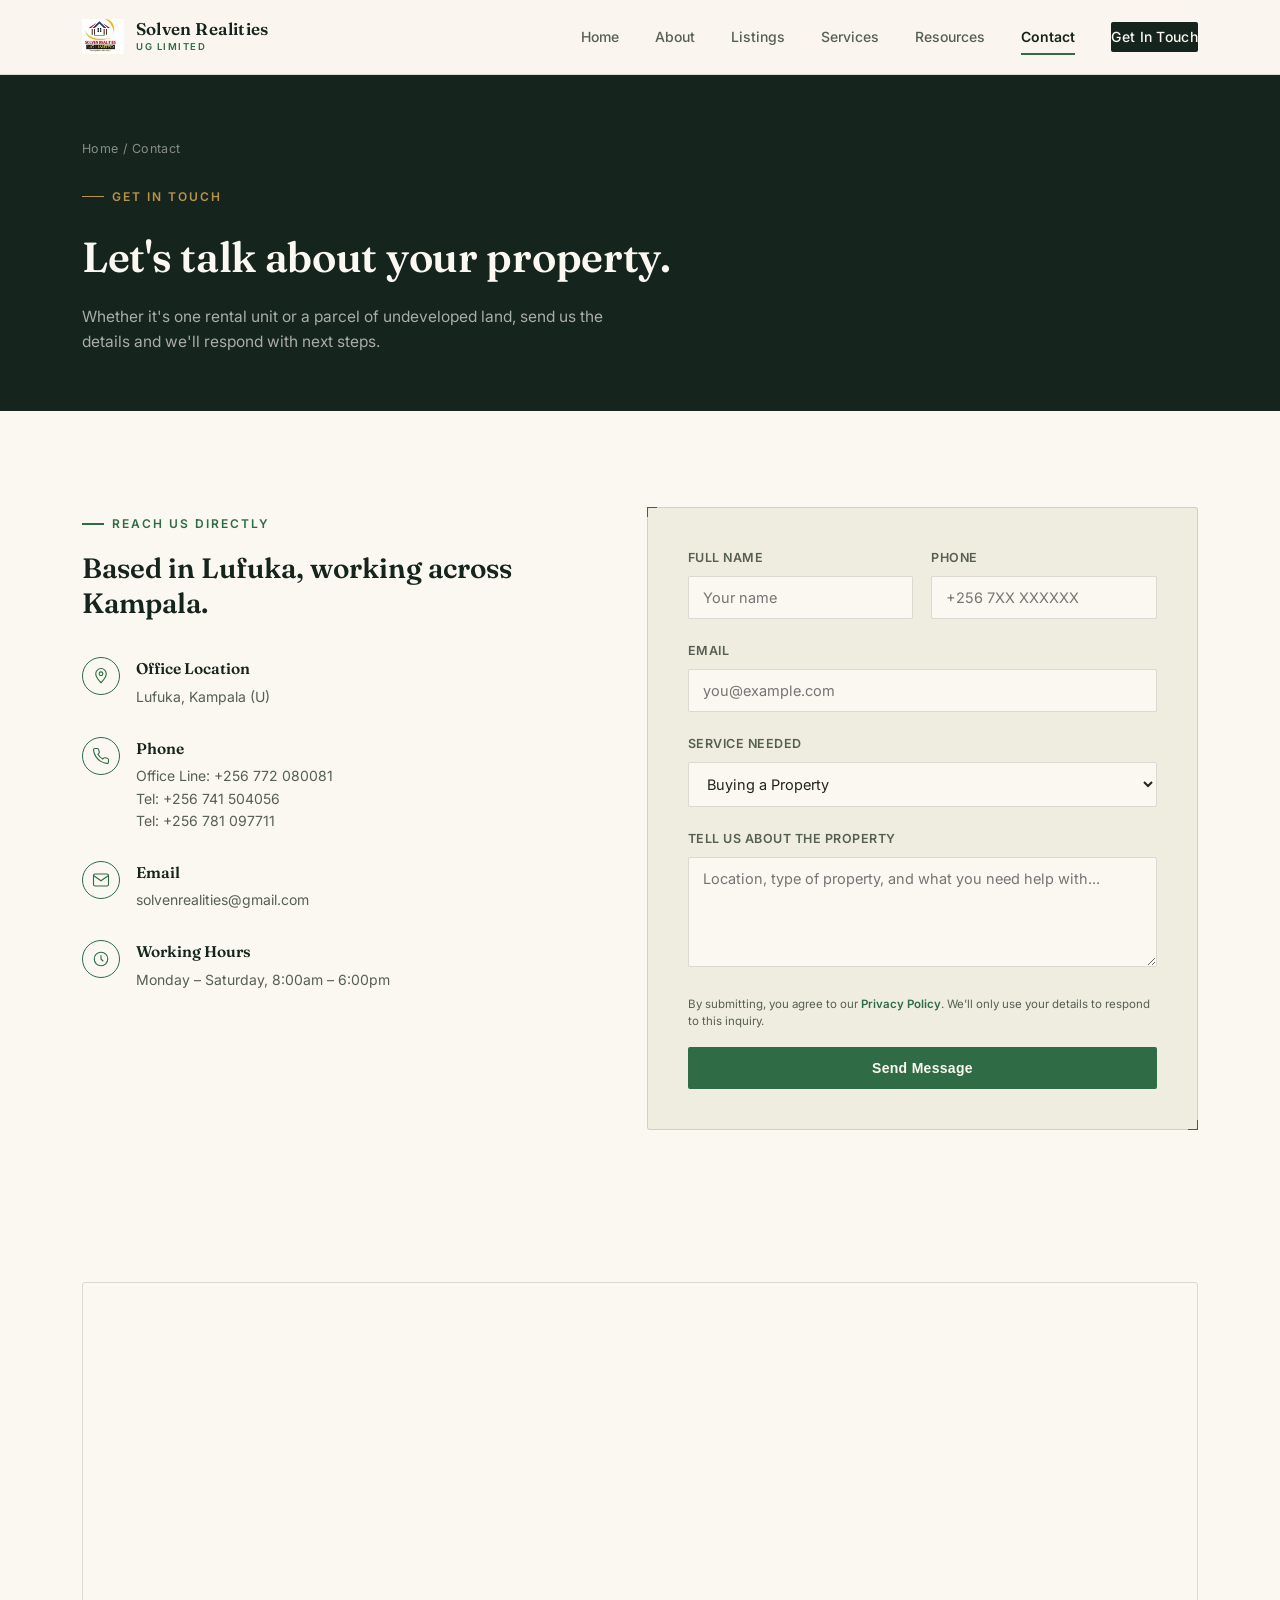
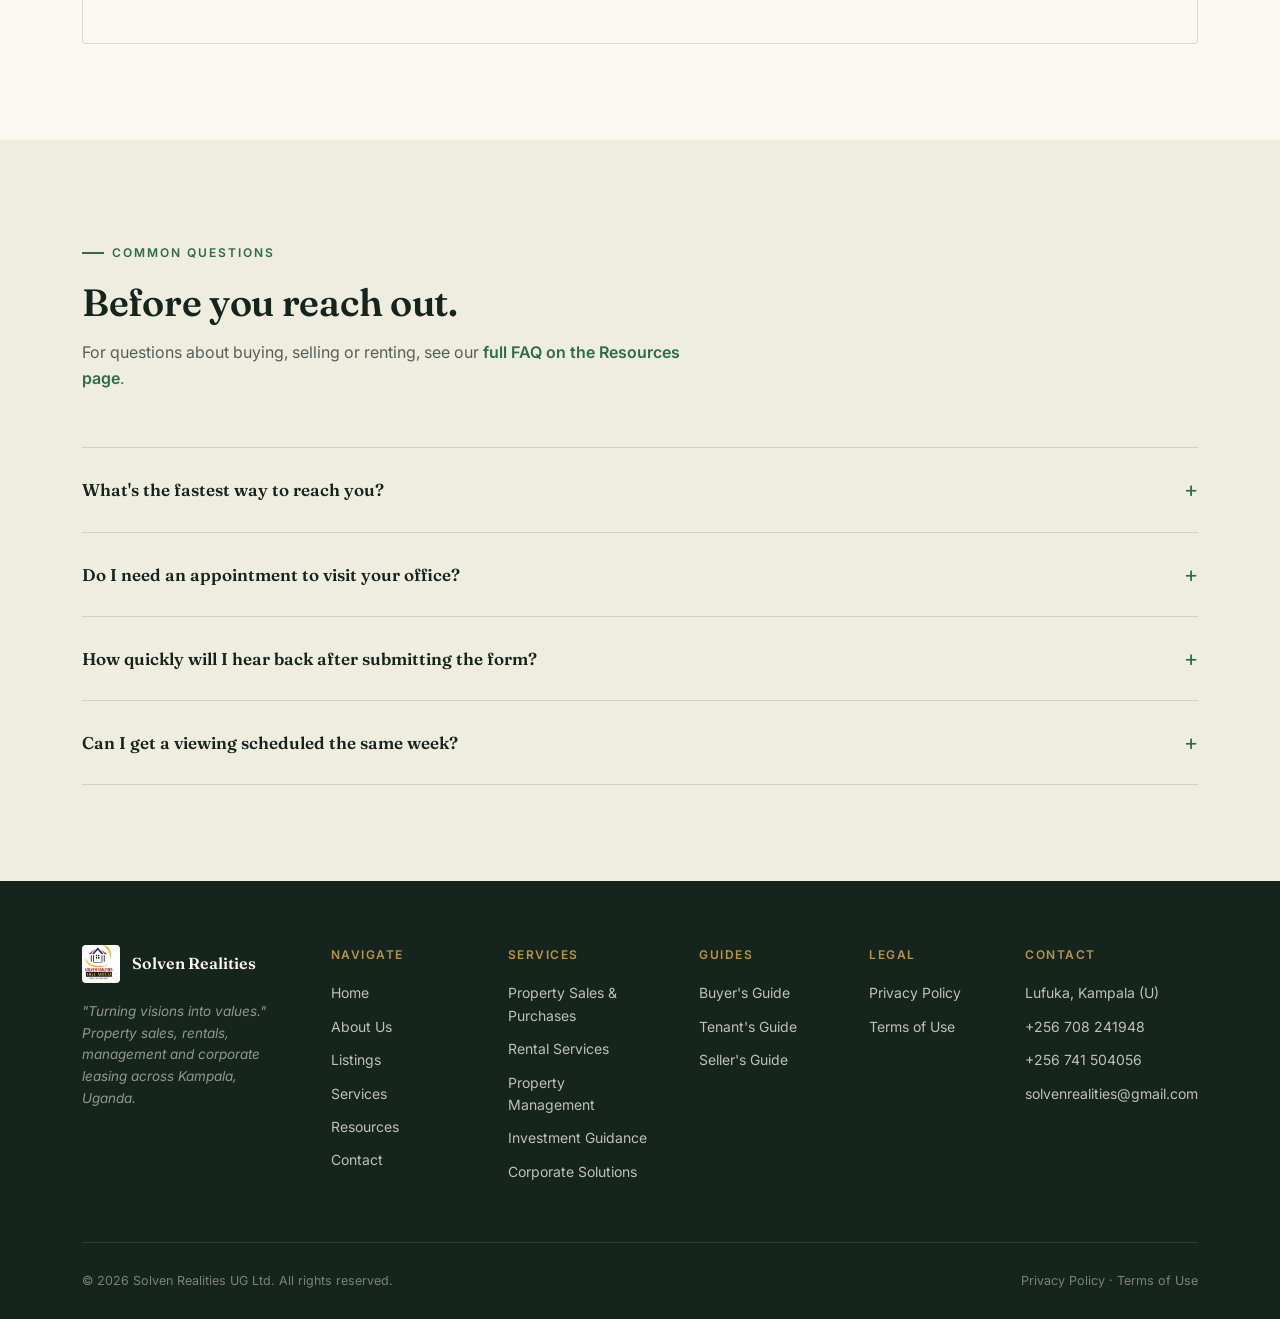
==== commit 3e3dc899: "Update phone numbers in contact.html" ====
--- a/contact.html
+++ b/contact.html
@@ -66,9 +66,9 @@
           </div>
           <div>
             <h4>Phone</h4>
-            <p><a href="tel:+256708241948">Office Line: +256 708 241948</a></p>
+            <p><a href="tel:+256708241948">Office Line: +256 772 080081</a></p>
             <p><a href="tel:+256741504056">Tel: +256 741 504056</a></p>
-            <p><a href="tel:+256781097711">+256 781 097711</a></p>
+            <p><a href="tel:+256781097711">Tel: +256 781 097711</a></p>
           </div>
         </div>
         <div class="contact-info-item">
